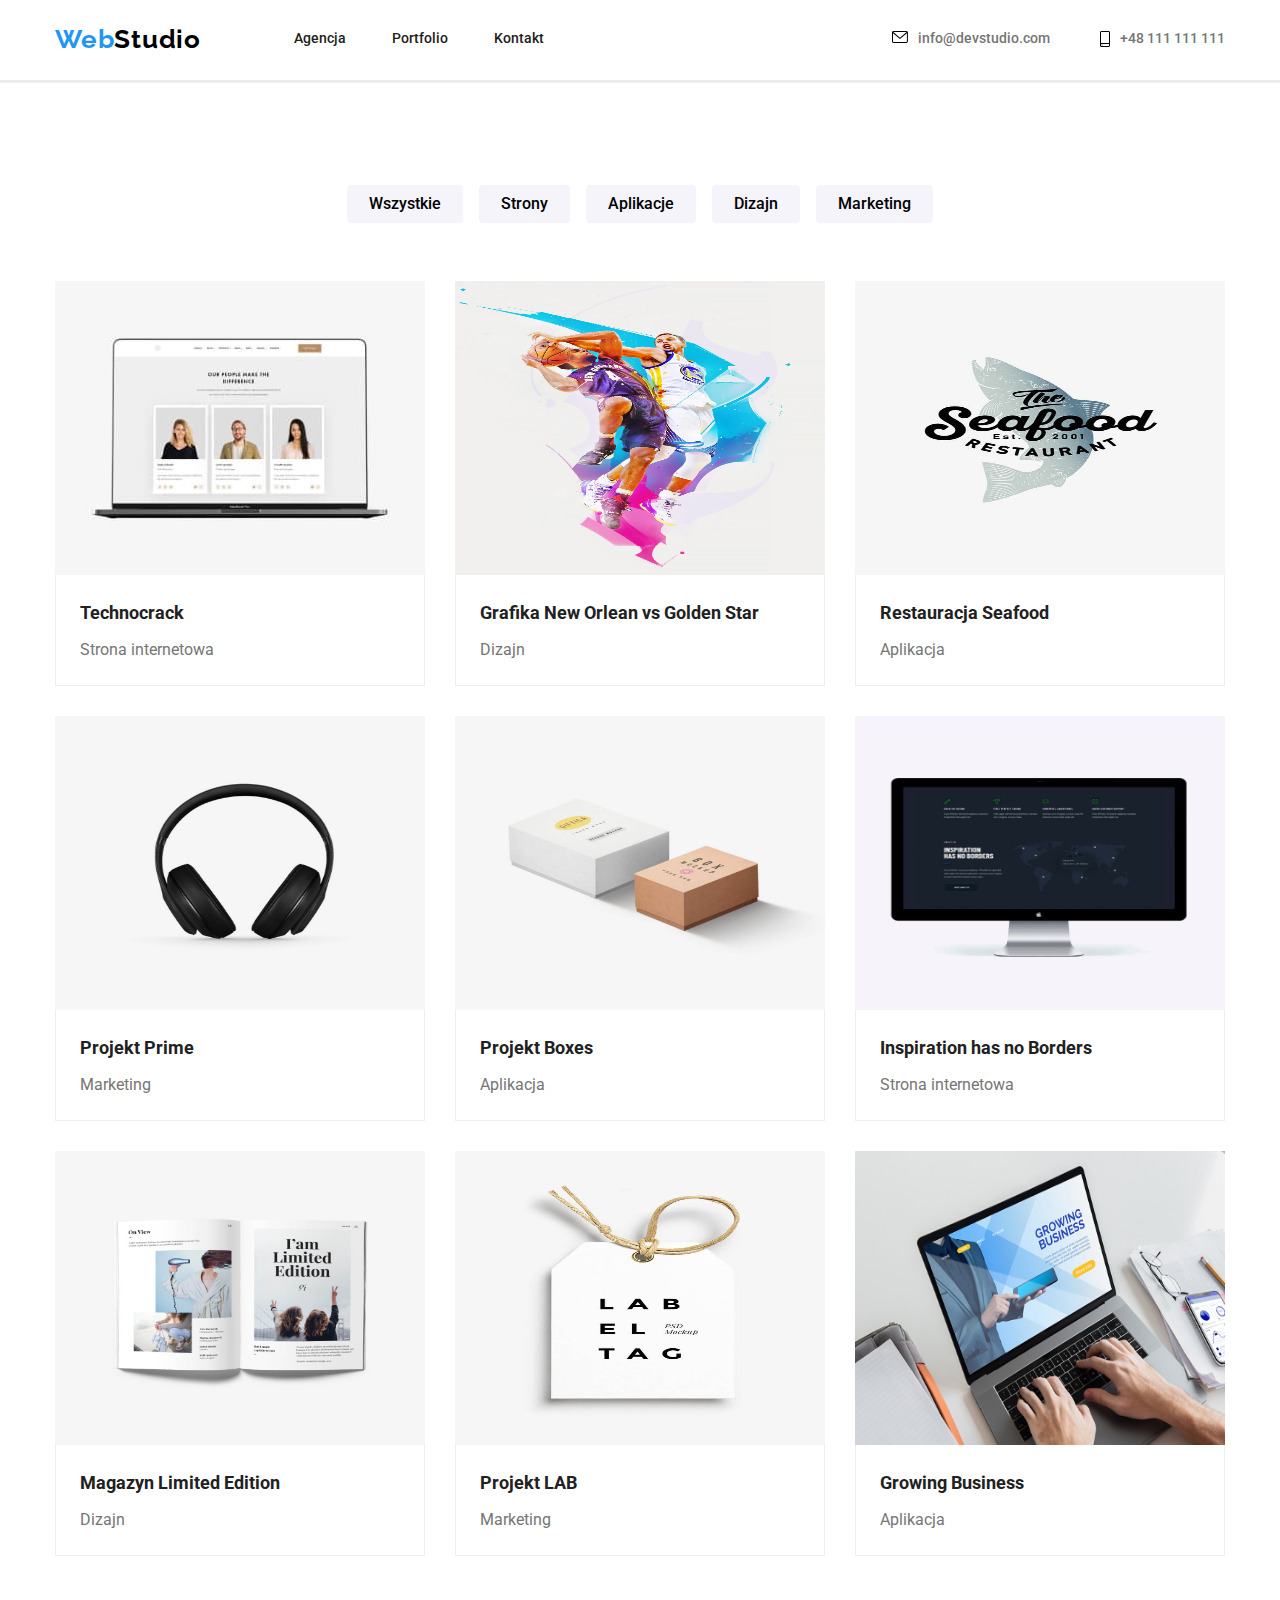
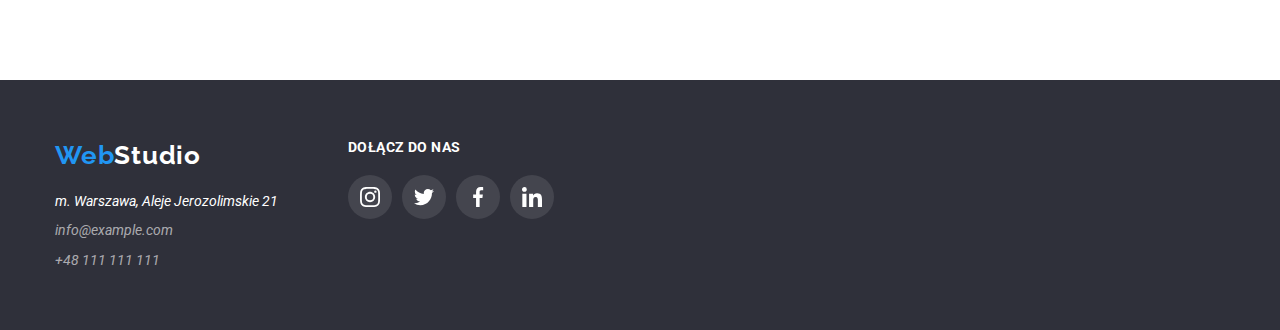
==== portfolio.html @ 605a83ab "v0.9" ====
<!DOCTYPE html>
<html lang="pl">
    <head>
        <!--metadane-->
        <meta charset="UTF-8" />
        <meta http-equiv="X-UA-Compatible" content="IE=edge" />
        <meta name="viewport" content="width=device-width, initial-scale=1.0" />
        <title>Portfolio</title>

        <!--Google fonts START-->
        <link rel="preconnect" href="https://fonts.googleapis.com" />
        <link rel="preconnect" href="https://fonts.gstatic.com" crossorigin />
        <link
            href="https://fonts.googleapis.com/css2?family=Raleway:wght@700&family=Roboto:wght@400;500;700;900&display=swap"
            rel="stylesheet"
        />

        <!--google fonts END-->
        <link href="./css/modern-normalize.css" rel="stylesheet" />
        <link href="./css/styles.css" rel="stylesheet" />
    </head>
    <body>
        <header class="header">
            <div class="container flexbox flexbox-header">
                <!--menu-->
                <div class="flexbox flexbox-header">
                    <p class="logo logo-header">
                        <span class="logo-blue">Web</span>Studio
                    </p>
                    <nav>
                        <!--Menu nav-->
                        <ul
                            class="nav-menu-header list-no-marker flexbox flexbox-header"
                        >
                            <li>
                                <a class="active" href="index.html">Agencja</a>
                            </li>
                            <li>
                                <a class="active" href="portfolio.html"
                                    >Portfolio</a
                                >
                            </li>
                            <li><a class="active" href="">Kontakt</a></li>
                        </ul>
                    </nav>
                </div>
                <div class="flexbox flexbox-header flexbox-header-contact">
                    <div>
                        <a
                            class="contact active flexbox flexbox-contact"
                            href="mailto:info@devstudio.com"
                            ><svg width="16" height="12">
                                <use
                                    href="./images/icons.svg#icon-envelope"
                                ></use>
                            </svg>
                            info@devstudio.com</a
                        >
                    </div>
                    <div>
                        <a
                            class="contact active flexbox flexbox-contact"
                            href="tel:+48111111111"
                            ><svg width="10" height="16">
                                <use
                                    href="./images/icons.svg#icon-smartphone"
                                ></use>
                            </svg>
                            +48 111 111 111</a
                        >
                    </div>
                </div>
            </div>
        </header>
        <main>
            <section class="section">
                <div class="container flexbox portfolio">
                    <nav class="nav-portfolio-box">
                        <ul class="list-no-marker nav-portfolio">
                            <li>
                                <button
                                    type="button"
                                    class="button button-portfolio button-portfolio-first"
                                >
                                    Wszystkie
                                </button>
                            </li>
                            <li>
                                <button
                                    type="button"
                                    class="button button-portfolio"
                                >
                                    Strony
                                </button>
                            </li>
                            <li>
                                <button
                                    type="button"
                                    class="button button-portfolio"
                                >
                                    Aplikacje
                                </button>
                            </li>
                            <li>
                                <button
                                    type="button"
                                    class="button button-portfolio"
                                >
                                    Dizajn
                                </button>
                            </li>
                            <li>
                                <button
                                    type="button"
                                    class="button button-portfolio button-portfolio-last"
                                >
                                    Marketing
                                </button>
                            </li>
                        </ul>
                    </nav>
                    <!--karty "asziwmentów"-->

                    <!--karta1-->
                    <div class="portfolio-projects flexbox">
                        <figure class="portfolio-projects-items">
                            <div class="img-overaly">
                                <img
                                    src="./images/portfolio1-technocrack.jpg"
                                    alt="Technocrack"
                                    height="294"
                                    width="370"
                                />
                                <div class="overlay flexbox">
                                    <p class="overlay-items">
                                        Technocrack jest popularną platformą
                                        wykorzystywaną do rozpowszechniania
                                        koronawirusa. Firmy wykorzystują tę
                                        platformę do celów szpiegowskich i
                                        ataków na niezabezpieczone serwery
                                        konkurencji
                                    </p>
                                </div>
                            </div>
                            <figcaption class="card-portfolio-description">
                                <h3 class="card-portfolio-header">
                                    Technocrack
                                </h3>
                                <p class="card-content card-portfolio-content">
                                    Strona internetowa
                                </p>
                            </figcaption>
                        </figure>

                        <!--karta2-->
                        <figure class="portfolio-projects-items">
                            <div class="img-overaly">
                                <img
                                    src="./images/portfolio2-grafika-new-orlean-vs-golden-star.jpg"
                                    alt="Grafika new orlean vs golden star"
                                    height="294"
                                    width="370"
                                />
                                <div class="overlay flexbox">
                                    <p class="overlay-items">Placeholder</p>
                                </div>
                            </div>
                            <figcaption class="card-portfolio-description">
                                <h3 class="card-portfolio-header">
                                    Grafika New Orlean vs Golden Star
                                </h3>
                                <p class="card-content card-portfolio-content">
                                    Dizajn
                                </p>
                            </figcaption>
                        </figure>

                        <!--karta3-->
                        <figure class="portfolio-projects-items">
                            <div class="img-overaly">
                                <img
                                    src="./images/portfolio3-restauracja-seafood.jpg"
                                    alt="Restauracja seafood"
                                    height="294"
                                    width="370"
                                />
                                <div class="overlay flexbox">
                                    <p class="overlay-items">Placeholder</p>
                                </div>
                            </div>
                            <figcaption class="card-portfolio-description">
                                <h3 class="card-portfolio-header">
                                    Restauracja Seafood
                                </h3>
                                <p class="card-content card-portfolio-content">
                                    Aplikacja
                                </p>
                            </figcaption>
                        </figure>

                        <!--karta4-->
                        <figure class="portfolio-projects-items">
                            <div class="img-overaly">
                                <img
                                    src="./images/portfolio4-projekt-prime.jpg"
                                    alt="Projekt prime"
                                    height="294"
                                    width="370"
                                />
                                <div class="overlay flexbox">
                                    <p class="overlay-items">Placeholder</p>
                                </div>
                            </div>
                            <figcaption class="card-portfolio-description">
                                <h3 class="card-portfolio-header">
                                    Projekt Prime
                                </h3>
                                <p class="card-content card-portfolio-content">
                                    Marketing
                                </p>
                            </figcaption>
                        </figure>

                        <!--karta5-->
                        <figure class="portfolio-projects-items">
                            <div class="img-overaly">
                                <img
                                    src="./images/portfolio5-projekt-boxes.jpg"
                                    alt="Projekt boxes"
                                    height="294"
                                    width="370"
                                />
                                <div class="overlay flexbox">
                                    <p class="overlay-items">Placeholder</p>
                                </div>
                            </div>
                            <figcaption class="card-portfolio-description">
                                <h3 class="card-portfolio-header">
                                    Projekt Boxes
                                </h3>
                                <p class="card-content card-portfolio-content">
                                    Aplikacja
                                </p>
                            </figcaption>
                        </figure>

                        <!--karta6-->
                        <figure class="portfolio-projects-items">
                            <div class="img-overaly">
                                <img
                                    src="./images/portfolio6-inspiration-has-no-borders.jpg"
                                    alt="Inspiration has no borders"
                                    height="294"
                                    width="370"
                                />
                                <div class="overlay flexbox">
                                    <p class="overlay-items">Placeholder</p>
                                </div>
                            </div>
                            <figcaption class="card-portfolio-description">
                                <h3 class="card-portfolio-header">
                                    Inspiration has no Borders
                                </h3>
                                <p class="card-content card-portfolio-content">
                                    Strona internetowa
                                </p>
                            </figcaption>
                        </figure>

                        <!--karta7-->
                        <figure class="portfolio-projects-items">
                            <div class="img-overaly">
                                <img
                                    src="./images/portfolio7-magazyn-limited-edition.jpg"
                                    alt="Magazyn limited edition"
                                    height="294"
                                    width="370"
                                />
                                <div class="overlay flexbox">
                                    <p class="overlay-items">Placeholder</p>
                                </div>
                            </div>
                            <figcaption class="card-portfolio-description">
                                <h3 class="card-portfolio-header">
                                    Magazyn Limited Edition
                                </h3>
                                <p class="card-content card-portfolio-content">
                                    Dizajn
                                </p>
                            </figcaption>
                        </figure>

                        <!--karta8-->
                        <figure class="portfolio-projects-items">
                            <div class="img-overaly">
                                <img
                                    src="./images/portfolio8-projekt-lab.jpg"
                                    alt="Projekt LAB"
                                    height="294"
                                    width="370"
                                />
                                <div class="overlay flexbox">
                                    <p class="overlay-items">Placeholder</p>
                                </div>
                            </div>
                            <figcaption class="card-portfolio-description">
                                <h3 class="card-portfolio-header">
                                    Projekt LAB
                                </h3>
                                <p class="card-content card-portfolio-content">
                                    Marketing
                                </p>
                            </figcaption>
                        </figure>

                        <!--karta9-->
                        <figure class="portfolio-projects-items">
                            <div class="img-overaly">
                                <img
                                    src="./images/portfolio9-growing-business.jpg"
                                    alt="Growing business"
                                    height="294"
                                    width="370"
                                />
                                <div class="overlay flexbox">
                                    <p class="overlay-items">Placeholder</p>
                                </div>
                            </div>
                            <figcaption class="card-portfolio-description">
                                <h3 class="card-portfolio-header">
                                    Growing Business
                                </h3>
                                <p class="card-content card-portfolio-content">
                                    Aplikacja
                                </p>
                            </figcaption>
                        </figure>
                    </div>
                </div>
            </section>
        </main>
        <footer class="footer bg-dark">
            <!--stopka-->
            <div class="container footer-container flexbox">
                <div>
                    <p class="logo logo-footer">
                        <span class="logo-blue">Web</span>Studio
                    </p>
                    <address class="footer-address">
                        <p class="footer-address-main">
                            m. Warszawa, Aleje Jerozolimskie 21
                        </p>
                        <p class="footer-address-secondary">info@example.com</p>
                        <p class="footer-address-secondary">+48 111 111 111</p>
                    </address>
                </div>
                <div>
                    <p class="header-join">dołącz do nas</p>
                    <div class="box-join flexbox">
                        <a href="#" class="join-icon flexbox">
                            <svg width="20px" height="20px">
                                <use
                                    href="./images/icons.svg#icon-instagram"
                                ></use>
                            </svg>
                        </a>
                        <a href="#" class="join-icon flexbox">
                            <svg width="20px" height="20px">
                                <use
                                    href="./images/icons.svg#icon-twitter"
                                ></use>
                            </svg>
                        </a>
                        <a href="#" class="join-icon flexbox">
                            <svg width="20px" height="20px">
                                <use
                                    href="./images/icons.svg#icon-facebook"
                                ></use>
                            </svg>
                        </a>
                        <a href="#" class="join-icon flexbox">
                            <svg width="20px" height="20px">
                                <use
                                    href="./images/icons.svg#icon-linkedin"
                                ></use>
                            </svg>
                        </a>
                    </div>
                </div>
            </div>
        </footer>
    </body>
</html>
---- css/styles.css ----
:root {
    --primary-color: #212121;
    --main-blue: #2196f3;
    --overlay-blue: #2196f3e5;
    --button-color: #f5f4fa;
    --main-black: #000000;
    --main-white: #ffffff;
    --main-grey: #757575;
    --bg-dark: #2f303a;
    --bg-hero: #2f303a66;
    --white-grey: #ffffff99;
    --header-gray: #ececec;
    --card-border: #eeeeee;
    --icon-unactive: #afb1b8;
    --icon-footer-unactive: rgba(255, 255, 255, 0.1);
}

/*reset*/
.header,
.footer,
.section,
h1,
h2,
h3,
ul,
p {
    margin: 0;
}

* {
    padding: 0;
}

/**/
body {
    font-family: 'Roboto', sans-serif;
    color: var(--primary-color);
    list-style-type: none;
}

.active:visited,
.contact:visited,
.active,
.contact {
    text-decoration: none;
    color: inherit;
}

.active:link,
.contact:link {
    text-decoration: none;
}

.active:hover,
.active:focus {
    color: var(--main-blue);
    fill: var(--main-blue);
}

.list-no-marker {
    list-style: none;
}

.container {
    width: 1200px;
    margin: 0 auto;
    padding: 0 15px;
}

.section {
    padding: 94px 0;
}

.section-our-strengths {
    padding-bottom: 0px;
}

/*flexbox*/
.flexbox {
    display: flex;
}

.portfolio,
.flexbox-column {
    flex-direction: column;
    align-items: center;
}

.portfolio-projects {
    flex-wrap: wrap;
}

.portfolio-projects-items {
    margin: 0px 30px 30px 0;
    display: flex;
    flex-direction: column;
}

.portfolio-projects-items:nth-of-type(3n) {
    margin-right: 0px;
}

.img-overaly {
    position: relative;
    overflow: hidden;
    width: 370px;
    height: 294px;
}

.img-overaly:hover .overlay {
    transform: translateY(0);
    transition: transform 250ms ease;
}

.overlay {
    position: absolute;
    top: 0;
    left: 0;
    width: 100%;
    height: 100%;
    transform: translateY(101%);
    background-color: var(--overlay-blue);
    padding-left: 24px;
    align-items: center;
}

.overlay-items {
    width: 301px;
    font-size: 18px;
    line-height: 28px;
    letter-spacing: 0.03em;
    text-align: left;
    color: var(--main-white);
}

.flexbox-header {
    justify-content: space-between;
    align-items: center;
}

.nav-menu-header {
    gap: 0 46px;
    padding: 0;
}

.flexbox-header-contact {
    gap: 0 50px;
}

.nav-portfolio {
    display: flex;
    margin: 0 0 34px 0;
}

.flexbox-contact {
    gap: 0 10px;
}

/*Buttons*/
.button {
    cursor: pointer;
    font-family: inherit;
    background: var(--button-color);
    text-align: center;
    font-size: 16px;
}

.button:hover {
    color: var(--main-white);
    background-color: var(--main-blue);
}

.button-main {
    font-weight: 700;
    line-height: 1.88;
    width: 200px;
    height: 50px;
    border: none;
    border-radius: 4px;
}

.button-portfolio {
    font-weight: 500;
    line-height: 1.62;
    padding: 6px 22px;
    margin: 8px;
    border: none;
    border-radius: 4px;
}

.button-portfolio-first {
    margin-left: 0px;
}
.button-portfolio-last {
    margin-right: 0px;
}

/* logo*/
.logo {
    font-family: 'Raleway', sans-serif;
    font-weight: 700;
    font-size: 26px;
    line-height: 1.19;
    letter-spacing: 0.03em;
}

.logo-header {
    color: var(--main-black);
}

.logo-footer {
    color: var(--main-white);
}

.logo-blue {
    color: var(--main-blue);
}

/*header*/
.header {
    border-bottom: solid var(--header-gray);
    padding-top: 24px;
    padding-bottom: 25px;
}

.nav-menu-header,
.contact {
    font-weight: 500;
    font-size: 14px;
    line-height: 1.14;
}

.nav-menu-header {
    color: var(--primary-color);
}

.contact {
    color: var(--main-grey);
}

.logo-header {
    margin-right: 93px;
}
/*backgrouns*/
.bg-dark {
    background-color: var(--bg-dark);
}

.bg-hero {
    background-color: var(--bg-dark);
    background-image: linear-gradient(var(--bg-hero), var(--bg-hero)),
        url(../images/hero-section-bg.jpg);
    background-position: center;
    background-repeat: no-repeat;
}

.bg-grey {
    background-color: var(--button-color);
}

/*footer*/
.footer {
    padding: 60px 0;
}

.footer-address {
    font-size: 14px;
    line-height: 146%;
}

.footer-address-main {
    color: var(--main-white);
}

.footer-address-secondary {
    color: var(--white-grey);
}

.logo-footer {
    margin-bottom: 20px;
}

.footer-address-secondary {
    margin-top: 9px;
}

/*Index main*/

.hero-section {
    padding: 200px 0;
}
.section-header {
    text-align: center;
    font-weight: 700;
    font-size: 36px;
    line-height: 1.17;
}

.header-main {
    color: var(--main-white);
    font-weight: 900;
    font-size: 44px;
    text-transform: uppercase;
    max-width: 696px;
    margin-bottom: 30px;
}

.section-our-strengths {
    font-size: 14px;
}

.section-our-strengths ul {
    gap: 0 30px;
}

.section-our-strengths-items {
    max-width: 270px;
}

.section-our-strengths-header {
    font-weight: 700;
    line-height: 1.14;
    margin: 30px 0 10px;
}

.section-our-strengths-content {
    color: var(--main-grey);
    line-height: 1.71;
}

.section-what-we-do-header,
.section-our-team-header,
.section-our-clients {
    margin-bottom: 50px;
}
.section-what-we-do-items {
    margin: 0 30px 0 0;
}
.section-our-team {
    padding: 0;
}
.section-our-team-items {
    margin: 0 30px 0 0;
    box-shadow: 0px 2px 1px 0px #00000033;
    box-shadow: 0px 1px 1px 0px #00000024;
    box-shadow: 0px 1px 3px 0px #0000001f;
}

.card {
    font-size: 16px;
    line-height: 1.19;
    display: inline-block;
    background-color: var(--main-white);
    border-radius: 0px 0px 4px 4px;
}

.card-description {
    margin: 30px auto;
}

.card-header {
    font-weight: 500;
    margin-bottom: 10px;
}

.card-content {
    color: var(--main-grey);
}

.section-our-clients-items {
    gap: 30px;
}

/*portfolio*/
.card-portfolio-header {
    font-weight: 700;
    font-size: 18px;
    line-height: 2;
    margin-bottom: 4px;
}

.card-portfolio-content {
    font-size: 16px;
    line-height: 1.88;
}

.card-portfolio-description {
    padding: 20px 24px;
    border-color: var(--card-border);
    border-style: none solid solid;
    border-width: 1px;
}

.nav-portfolio {
    margin: 0;
    padding: 0;
}

.nav-portfolio-box {
    margin-bottom: 50px;
}

.portfolio-projects-items:hover {
    box-shadow: 1px 4px 6px 0px #00000029;
    box-shadow: 0px 4px 4px 0px #0000000f;
    box-shadow: 0px 1px 1px 0px #0000001f;
}

.button-portfolio:hover,
.button-portfolio:focus {
    box-shadow: 0px 2px 2px 0px #0000001f;
    box-shadow: 0px 1px 2px 0px #00000014;
    box-shadow: 0px 3px 1px 0px #0000001a;
}
/*other*/
.item-last {
    margin-right: 0;
}

/*icons*/
.section-our-strengths-icons {
    background: var(--button-color);
    border-radius: 4px;
    width: 270px;
    height: 120px;
    align-items: center;
    justify-content: center;
}

.contact-icon {
    margin-right: 10px;
}

.section-our-clients-icons {
    border: solid 1px var(--icon-unactive);
    border-radius: 4px;
    fill: var(--icon-unactive);
    width: 170px;
    height: 92px;
    align-items: center;
    justify-content: center;
}

.section-our-clients-icons:hover,
.section-our-clients-icons:focus {
    fill: var(--main-blue);
    border: 1px solid var(--main-blue);
    cursor: pointer;
}

.section-our-team-icons-box {
    width: 206px;
    justify-content: space-between;
    margin-top: 16px;
}
.section-our-team-icons {
    width: 44px;
    height: 44px;
    align-items: center;
    justify-content: center;
    fill: var(--icon-unactive);
}

.section-our-team-icons:hover,
.section-our-team-icons:focus {
    background-color: var(--main-blue);
    fill: var(--main-white);
    cursor: pointer;
    border-radius: 50%;
}

/*icons footer*/
.header-join {
    font-weight: 700;
    font-size: 14px;
    line-height: 1.1;
    letter-spacing: 0.03em;
    text-transform: uppercase;
    color: var(--main-white);
    margin-bottom: 20px;
}
.box-join {
    width: 206px;
    justify-content: space-between;
}
.join-icon {
    width: 44px;
    height: 44px;
    border-radius: 50%;
    background-color: var(--icon-footer-unactive);
    align-items: center;
    justify-content: center;
    fill: var(--main-white);
}
.join-icon:hover,
.join-icon:focus {
    background-color: var(--main-blue);
    cursor: pointer;
}

.footer-container {
    gap: 70px;
}

/*modal*/
.backdrop {
    position: fixed;
    top: 0;
    left: 0;
    bottom: 0;
    right: 0;
    z-index: 1;
    background-color: rgba(0, 0, 0, 0.2);
    transition: visibility 250ms cubic-bezier(0.4, 0, 0.2, 1),
        opacity 250ms cubic-bezier(0.4, 0, 0.2, 1);
}

.modal {
    position: relative;
    width: 528px;
    height: 581px;
    box-shadow: 0px 1px 3px rgba(0, 0, 0, 0.12), 0px 1px 1px rgba(0, 0, 0, 0.14),
        0px 2px 1px rgba(0, 0, 0, 0.2);
    border-radius: 4px;
    background-color: var(--main-white);
    margin: auto;
}

.is-hidden {
    pointer-events: none;
    visibility: hidden;
    opacity: 0;
}

.modal-button {
    width: 30px;
    height: 30px;
    border: 1px solid rgba(0, 0, 0, 0.1);
    border-radius: 50%;
    background-color: transparent;
    align-items: center;
    justify-content: center;
    outline: none;
    cursor: pointer;
    position: absolute;
    top: 8px;
    right: 8px;
}
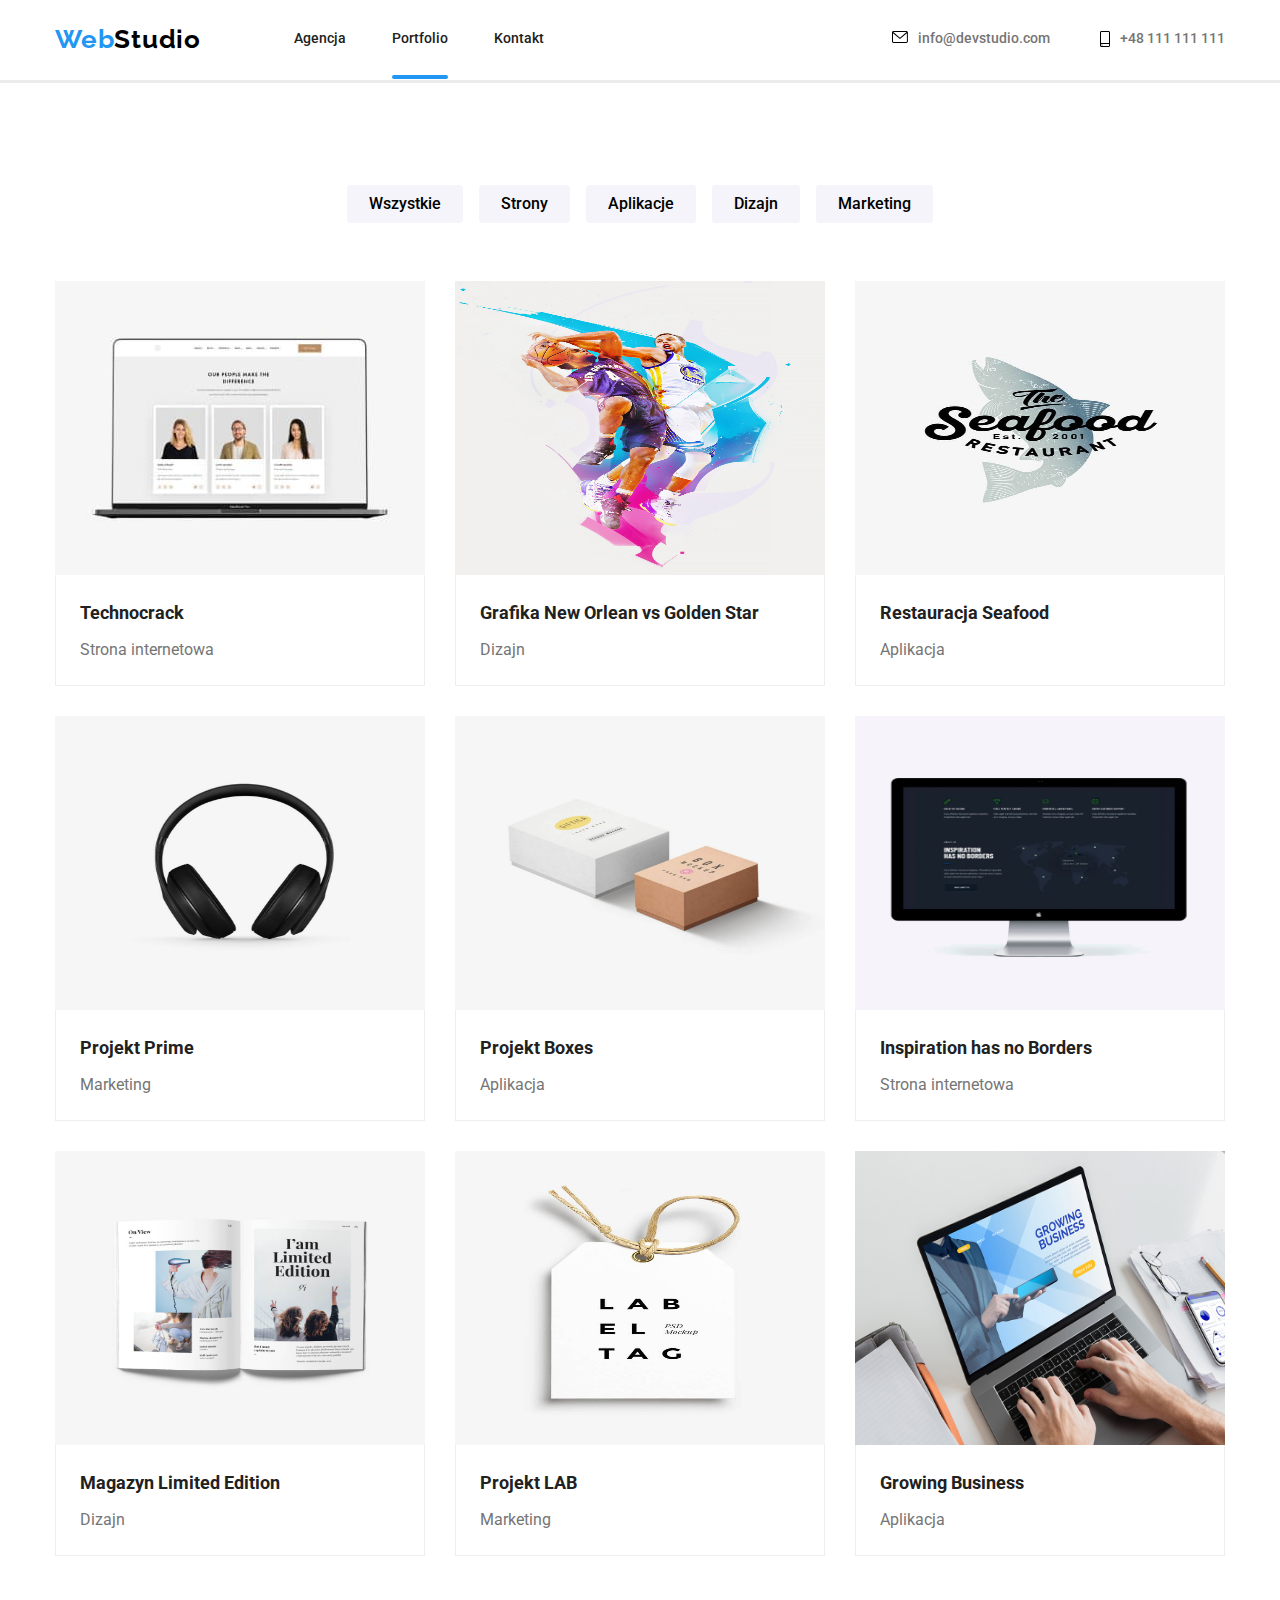
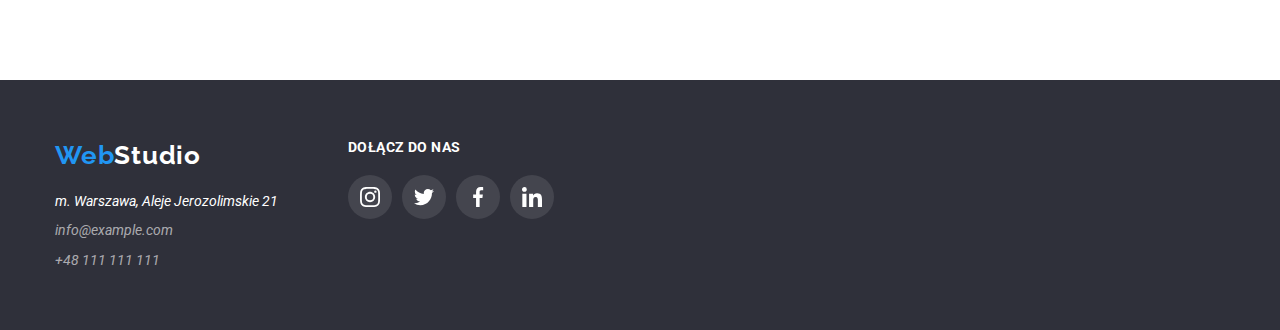
==== commit 92b44ebc: "v1.1" ====
--- a/portfolio.html
+++ b/portfolio.html
@@ -36,7 +36,9 @@
                                 <a class="active" href="index.html">Agencja</a>
                             </li>
                             <li>
-                                <a class="active" href="portfolio.html"
+                                <a
+                                    class="active current-page"
+                                    href="portfolio.html"
                                     >Portfolio</a
                                 >
                             </li>
--- a/css/styles.css
+++ b/css/styles.css
@@ -13,6 +13,7 @@
     --card-border: #eeeeee;
     --icon-unactive: #afb1b8;
     --icon-footer-unactive: rgba(255, 255, 255, 0.1);
+    --what-we-do-description: #2f303acc;
 }
 
 /*reset*/
@@ -51,6 +52,12 @@
     text-decoration: none;
 }
 
+.active {
+    transition-property: color, fill;
+    transition-duration: 250ms;
+    transition-timing-function: cubic-bezier(0.4, 0, 0.2, 1);
+}
+
 .active:hover,
 .active:focus {
     color: var(--main-blue);
@@ -94,6 +101,9 @@
     margin: 0px 30px 30px 0;
     display: flex;
     flex-direction: column;
+    transition-property: box-shadow;
+    transition-duration: 250ms;
+    transition-timing-function: cubic-bezier(0.4, 0, 0.2, 1);
 }
 
 .portfolio-projects-items:nth-of-type(3n) {
@@ -107,9 +117,9 @@
     height: 294px;
 }
 
-.img-overaly:hover .overlay {
+.portfolio-projects-items:hover .overlay {
     transform: translateY(0);
-    transition: transform 250ms ease;
+    transition: transform 250ms cubic-bezier(0.4, 0, 0.2, 1);
 }
 
 .overlay {
@@ -163,6 +173,9 @@
     background: var(--button-color);
     text-align: center;
     font-size: 16px;
+    transition-property: background-color, color, box-shadow;
+    transition-duration: 250ms;
+    transition-timing-function: cubic-bezier(0.4, 0, 0.2, 1);
 }
 
 .button:hover {
@@ -241,6 +254,23 @@
 .logo-header {
     margin-right: 93px;
 }
+
+.current-page {
+    position: relative;
+}
+
+.current-page::after {
+    content: '';
+    display: flex;
+    justify-content: center;
+    position: absolute;
+    top: 45px;
+    width: 100%;
+    height: 4px;
+    border-radius: 2px;
+    background-color: var(--main-blue);
+}
+
 /*backgrouns*/
 .bg-dark {
     background-color: var(--bg-dark);
@@ -335,7 +365,25 @@
 }
 .section-what-we-do-items {
     margin: 0 30px 0 0;
-}
+    position: relative;
+}
+
+.section-what-we-do-items-description {
+    position: absolute;
+    bottom: 0;
+    width: 370px;
+    height: 70px;
+    font-weight: 700;
+    font-size: 14px;
+    line-height: 1.14;
+    letter-spacing: 0.03em;
+    text-transform: uppercase;
+    justify-content: center;
+    align-items: center;
+    color: var(--main-white);
+    background-color: var(--what-we-do-description);
+}
+
 .section-our-team {
     padding: 0;
 }
@@ -439,6 +487,9 @@
     height: 92px;
     align-items: center;
     justify-content: center;
+    transition-property: fill;
+    transition-duration: 250ms;
+    transition-timing-function: cubic-bezier(0.4, 0, 0.2, 1);
 }
 
 .section-our-clients-icons:hover,
@@ -458,7 +509,11 @@
     height: 44px;
     align-items: center;
     justify-content: center;
+    border-radius: 50%;
     fill: var(--icon-unactive);
+    transition-property: fill, background-color;
+    transition-duration: 250ms;
+    transition-timing-function: cubic-bezier(0.4, 0, 0.2, 1);
 }
 
 .section-our-team-icons:hover,
@@ -466,7 +521,6 @@
     background-color: var(--main-blue);
     fill: var(--main-white);
     cursor: pointer;
-    border-radius: 50%;
 }
 
 /*icons footer*/
@@ -491,6 +545,9 @@
     align-items: center;
     justify-content: center;
     fill: var(--main-white);
+    transition-property: background-color;
+    transition-duration: 250ms;
+    transition-timing-function: cubic-bezier(0.4, 0, 0.2, 1);
 }
 .join-icon:hover,
 .join-icon:focus {
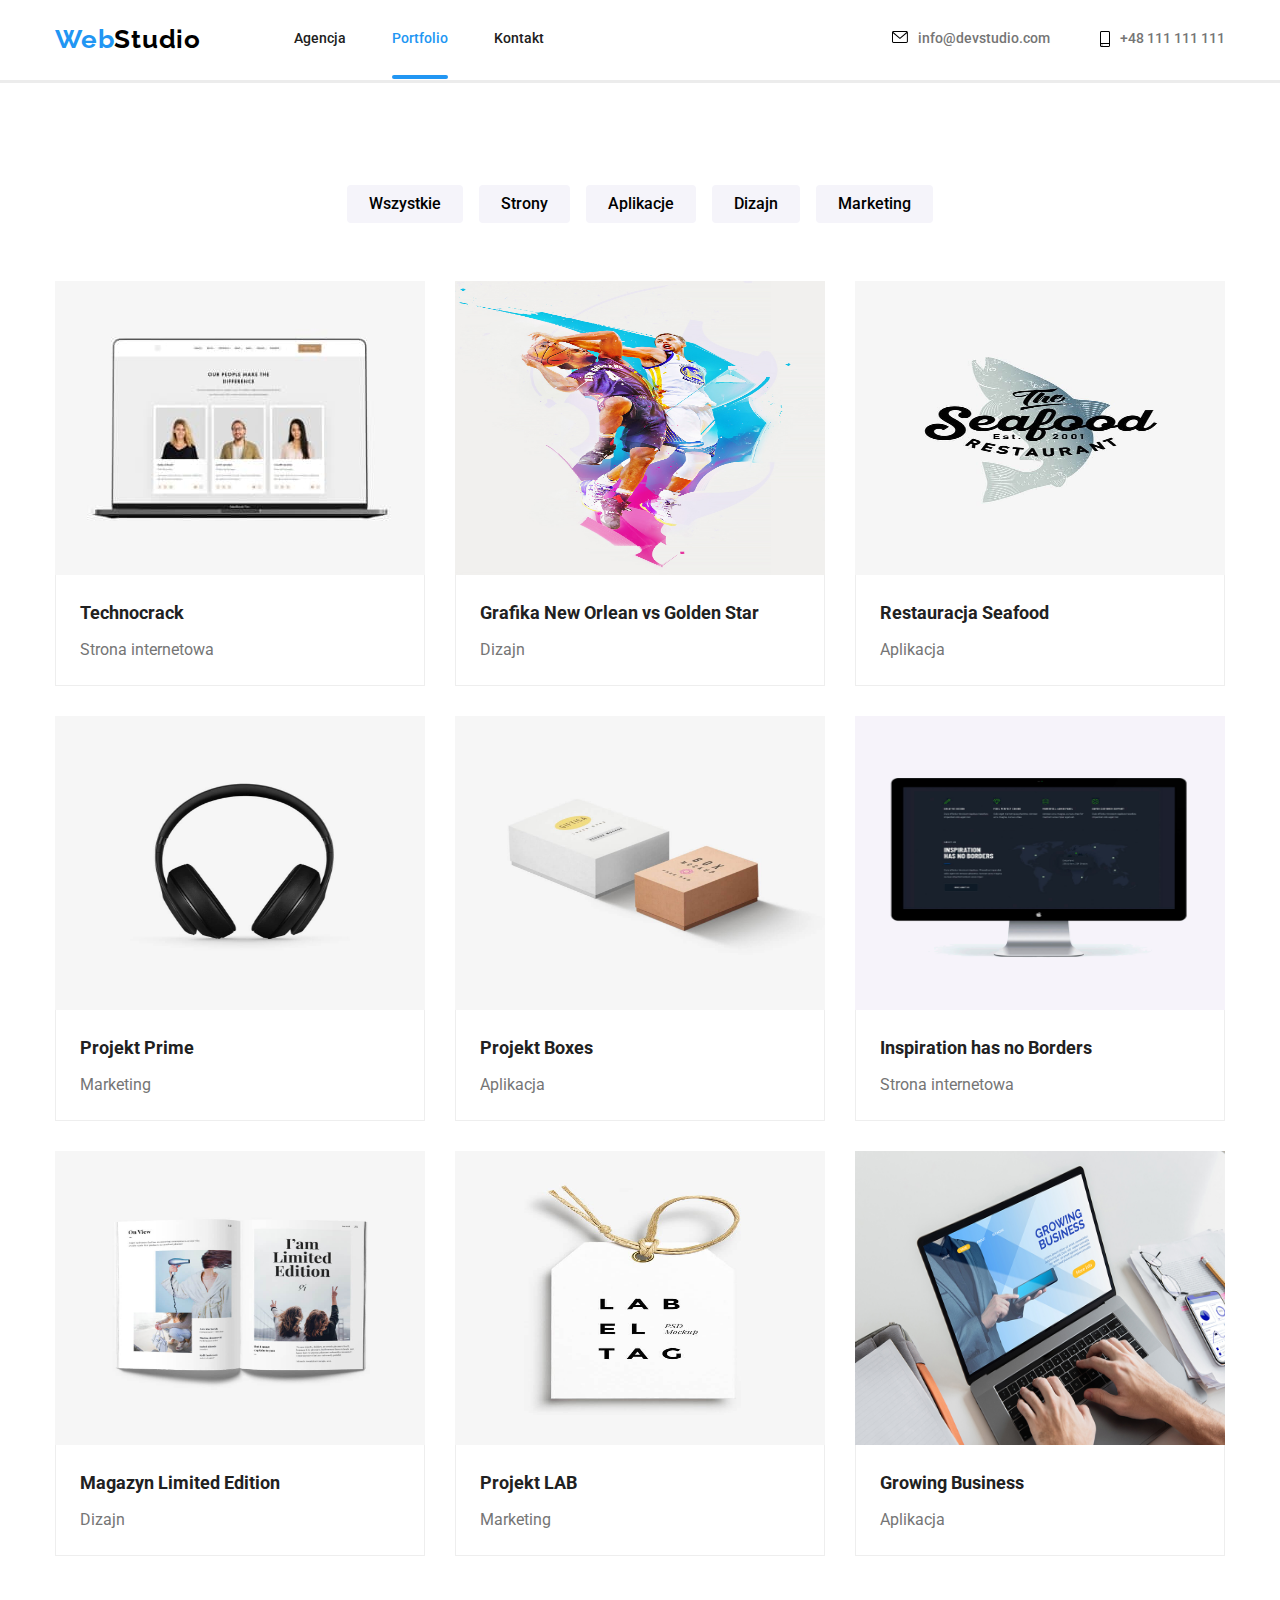
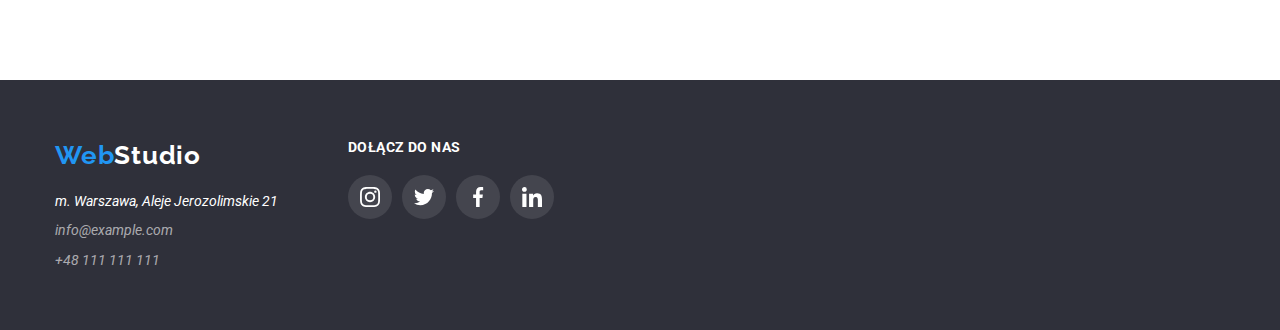
==== commit 23e720cb: "v1.3" ====
--- a/portfolio.html
+++ b/portfolio.html
@@ -164,7 +164,14 @@
                                     width="370"
                                 />
                                 <div class="overlay flexbox">
-                                    <p class="overlay-items">Placeholder</p>
+                                    <p class="overlay-items">
+                                        Technocrack jest popularną platformą
+                                        wykorzystywaną do rozpowszechniania
+                                        koronawirusa. Firmy wykorzystują tę
+                                        platformę do celów szpiegowskich i
+                                        ataków na niezabezpieczone serwery
+                                        konkurencji
+                                    </p>
                                 </div>
                             </div>
                             <figcaption class="card-portfolio-description">
@@ -187,7 +194,14 @@
                                     width="370"
                                 />
                                 <div class="overlay flexbox">
-                                    <p class="overlay-items">Placeholder</p>
+                                    <p class="overlay-items">
+                                        Technocrack jest popularną platformą
+                                        wykorzystywaną do rozpowszechniania
+                                        koronawirusa. Firmy wykorzystują tę
+                                        platformę do celów szpiegowskich i
+                                        ataków na niezabezpieczone serwery
+                                        konkurencji
+                                    </p>
                                 </div>
                             </div>
                             <figcaption class="card-portfolio-description">
@@ -210,7 +224,14 @@
                                     width="370"
                                 />
                                 <div class="overlay flexbox">
-                                    <p class="overlay-items">Placeholder</p>
+                                    <p class="overlay-items">
+                                        Technocrack jest popularną platformą
+                                        wykorzystywaną do rozpowszechniania
+                                        koronawirusa. Firmy wykorzystują tę
+                                        platformę do celów szpiegowskich i
+                                        ataków na niezabezpieczone serwery
+                                        konkurencji
+                                    </p>
                                 </div>
                             </div>
                             <figcaption class="card-portfolio-description">
@@ -233,7 +254,14 @@
                                     width="370"
                                 />
                                 <div class="overlay flexbox">
-                                    <p class="overlay-items">Placeholder</p>
+                                    <p class="overlay-items">
+                                        Technocrack jest popularną platformą
+                                        wykorzystywaną do rozpowszechniania
+                                        koronawirusa. Firmy wykorzystują tę
+                                        platformę do celów szpiegowskich i
+                                        ataków na niezabezpieczone serwery
+                                        konkurencji
+                                    </p>
                                 </div>
                             </div>
                             <figcaption class="card-portfolio-description">
@@ -256,7 +284,14 @@
                                     width="370"
                                 />
                                 <div class="overlay flexbox">
-                                    <p class="overlay-items">Placeholder</p>
+                                    <p class="overlay-items">
+                                        Technocrack jest popularną platformą
+                                        wykorzystywaną do rozpowszechniania
+                                        koronawirusa. Firmy wykorzystują tę
+                                        platformę do celów szpiegowskich i
+                                        ataków na niezabezpieczone serwery
+                                        konkurencji
+                                    </p>
                                 </div>
                             </div>
                             <figcaption class="card-portfolio-description">
@@ -279,7 +314,14 @@
                                     width="370"
                                 />
                                 <div class="overlay flexbox">
-                                    <p class="overlay-items">Placeholder</p>
+                                    <p class="overlay-items">
+                                        Technocrack jest popularną platformą
+                                        wykorzystywaną do rozpowszechniania
+                                        koronawirusa. Firmy wykorzystują tę
+                                        platformę do celów szpiegowskich i
+                                        ataków na niezabezpieczone serwery
+                                        konkurencji
+                                    </p>
                                 </div>
                             </div>
                             <figcaption class="card-portfolio-description">
@@ -302,7 +344,14 @@
                                     width="370"
                                 />
                                 <div class="overlay flexbox">
-                                    <p class="overlay-items">Placeholder</p>
+                                    <p class="overlay-items">
+                                        Technocrack jest popularną platformą
+                                        wykorzystywaną do rozpowszechniania
+                                        koronawirusa. Firmy wykorzystują tę
+                                        platformę do celów szpiegowskich i
+                                        ataków na niezabezpieczone serwery
+                                        konkurencji
+                                    </p>
                                 </div>
                             </div>
                             <figcaption class="card-portfolio-description">
@@ -325,7 +374,14 @@
                                     width="370"
                                 />
                                 <div class="overlay flexbox">
-                                    <p class="overlay-items">Placeholder</p>
+                                    <p class="overlay-items">
+                                        Technocrack jest popularną platformą
+                                        wykorzystywaną do rozpowszechniania
+                                        koronawirusa. Firmy wykorzystują tę
+                                        platformę do celów szpiegowskich i
+                                        ataków na niezabezpieczone serwery
+                                        konkurencji
+                                    </p>
                                 </div>
                             </div>
                             <figcaption class="card-portfolio-description">
--- a/css/styles.css
+++ b/css/styles.css
@@ -64,6 +64,10 @@
     fill: var(--main-blue);
 }
 
+.nav-menu-header .current-page {
+    color: var(--main-blue);
+}
+
 .list-no-marker {
     list-style: none;
 }
@@ -130,7 +134,7 @@
     height: 100%;
     transform: translateY(101%);
     background-color: var(--overlay-blue);
-    padding-left: 24px;
+    padding: 49px 45px 49px 24px;
     align-items: center;
 }
 
@@ -371,7 +375,7 @@
 .section-what-we-do-items-description {
     position: absolute;
     bottom: 0;
-    width: 370px;
+    width: 100%;
     height: 70px;
     font-weight: 700;
     font-size: 14px;
